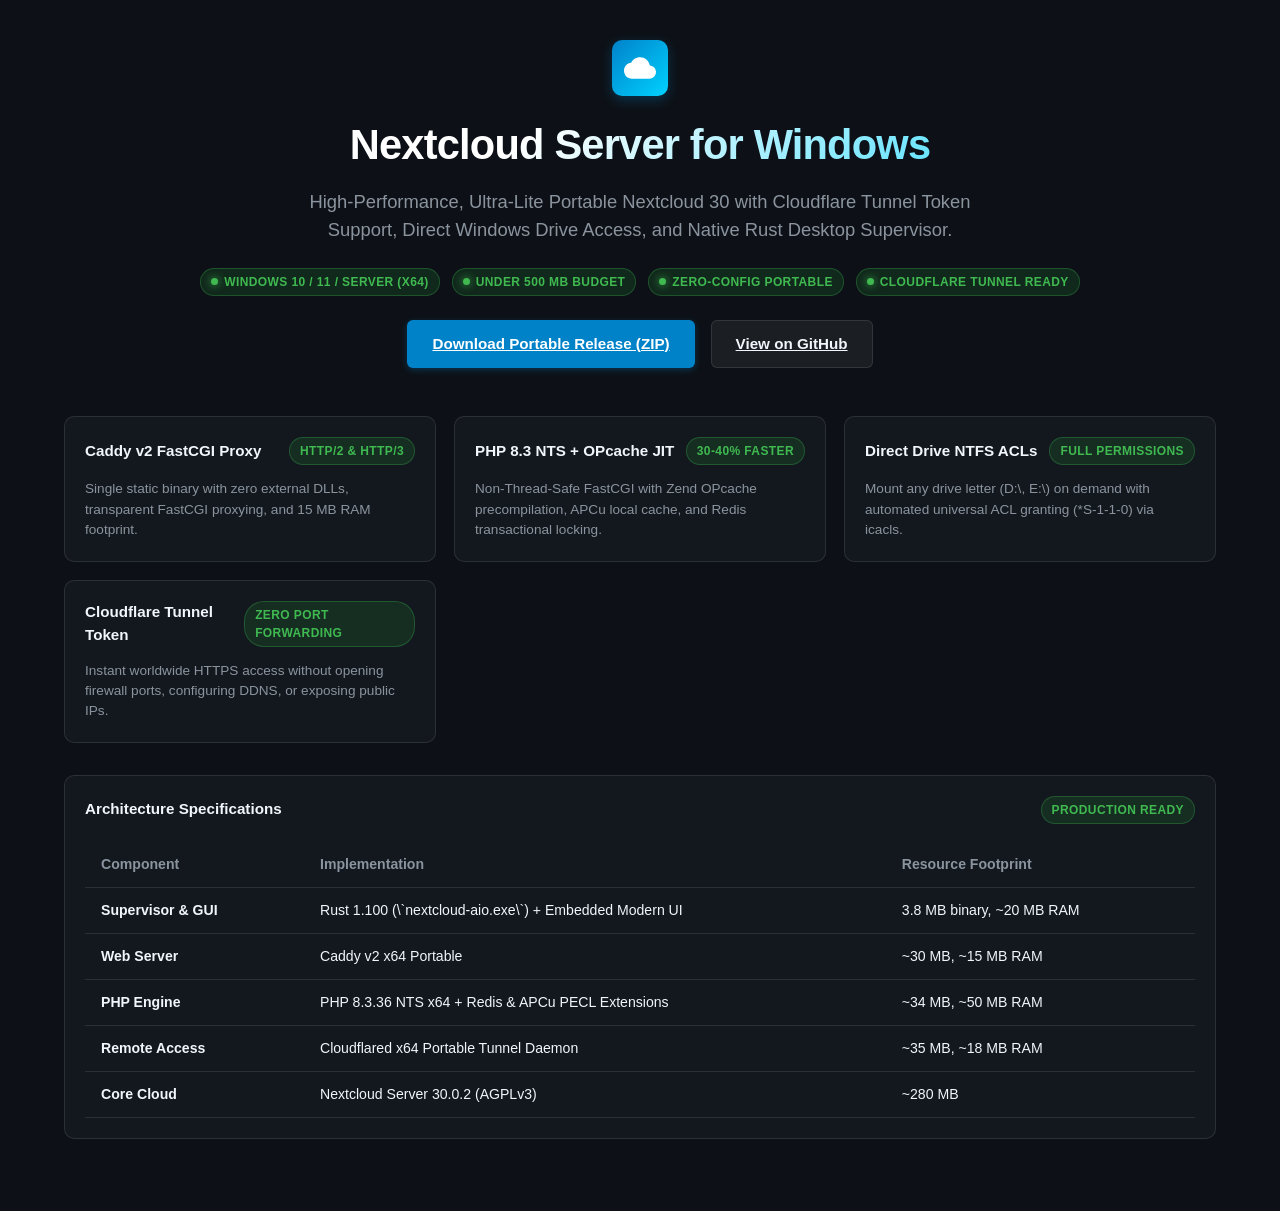
==== docs/index.html @ a8a46647 "feat(release): add GitHub showcase page and verified runtime downloader" ====
<!DOCTYPE html>
<html lang="en">
<head>
  <meta charset="UTF-8">
  <meta name="viewport" content="width=device-width, initial-scale=1.0">
  <title>Nextcloud Server for Windows (All-In-One)</title>
  <link rel="stylesheet" href="../ui/css/app.css">
  <link rel="stylesheet" href="../ui/css/components.css">
  <style>
    body {
      overflow-y: auto;
      height: auto;
      min-height: 100vh;
      display: block;
      padding: 40px 24px;
      max-width: 1200px;
      margin: 0 auto;
    }
    .hero {
      text-align: center;
      margin-bottom: 48px;
    }
    .hero h1 {
      font-size: 2.6rem;
      font-weight: 800;
      letter-spacing: -0.8px;
      background: linear-gradient(135deg, #fff 40%, var(--accent-cyan));
      -webkit-background-clip: text;
      -webkit-text-fill-color: transparent;
      margin-bottom: 12px;
    }
    .hero p {
      font-size: 1.15rem;
      color: var(--text-secondary);
      max-width: 720px;
      margin: 0 auto 24px;
    }
    .hero-badges {
      display: flex;
      justify-content: center;
      gap: 12px;
      flex-wrap: wrap;
      margin-bottom: 24px;
    }
    .spec-table {
      width: 100%;
      border-collapse: collapse;
      margin-top: 18px;
    }
    .spec-table th, .spec-table td {
      padding: 12px 16px;
      text-align: left;
      border-bottom: 1px solid var(--border-color);
      font-size: 0.88rem;
    }
    .spec-table th {
      color: var(--text-secondary);
      font-weight: 600;
    }
  </style>
</head>
<body>
  <div class="hero">
    <div class="brand-icon" style="margin: 0 auto 18px; width: 56px; height: 56px;">
      <svg viewBox="0 0 24 24" style="width: 32px; height: 32px;">
        <path d="M19.35 10.04C18.67 6.59 15.64 4 12 4 9.11 4 6.6 5.64 5.35 8.04 2.34 8.36 0 10.91 0 14c0 3.31 2.69 6 6 6h13c2.76 0 5-2.24 5-5 0-2.64-2.05-4.78-4.65-4.96z"/>
      </svg>
    </div>
    <h1>Nextcloud Server for Windows</h1>
    <p>High-Performance, Ultra-Lite Portable Nextcloud 30 with Cloudflare Tunnel Token Support, Direct Windows Drive Access, and Native Rust Desktop Supervisor.</p>
    <div class="hero-badges">
      <span class="status-pill online"><span class="status-dot"></span> Windows 10 / 11 / Server (x64)</span>
      <span class="status-pill online"><span class="status-dot"></span> Under 500 MB Budget</span>
      <span class="status-pill online"><span class="status-dot"></span> Zero-Config Portable</span>
      <span class="status-pill online"><span class="status-dot"></span> Cloudflare Tunnel Ready</span>
    </div>
    <div style="display:flex; justify-content:center; gap:16px;">
      <a href="https://github.com/roufsweb/nextcloud-server-windows/releases" class="btn btn-primary" style="padding: 12px 24px; font-size: 0.95rem;">
        Download Portable Release (ZIP)
      </a>
      <a href="https://github.com/roufsweb/nextcloud-server-windows" class="btn btn-secondary" style="padding: 12px 24px; font-size: 0.95rem;">
        View on GitHub
      </a>
    </div>
  </div>

  <!-- Showcase Grid -->
  <div class="grid-cards" style="margin-bottom: 32px;">
    <div class="card">
      <div class="card-header">
        <div class="card-title">Caddy v2 FastCGI Proxy</div>
        <span class="status-pill online">HTTP/2 & HTTP/3</span>
      </div>
      <p style="font-size:0.85rem; color:var(--text-secondary)">Single static binary with zero external DLLs, transparent FastCGI proxying, and 15 MB RAM footprint.</p>
    </div>

    <div class="card">
      <div class="card-header">
        <div class="card-title">PHP 8.3 NTS + OPcache JIT</div>
        <span class="status-pill online">30-40% Faster</span>
      </div>
      <p style="font-size:0.85rem; color:var(--text-secondary)">Non-Thread-Safe FastCGI with Zend OPcache precompilation, APCu local cache, and Redis transactional locking.</p>
    </div>

    <div class="card">
      <div class="card-header">
        <div class="card-title">Direct Drive NTFS ACLs</div>
        <span class="status-pill online">Full Permissions</span>
      </div>
      <p style="font-size:0.85rem; color:var(--text-secondary)">Mount any drive letter (D:\, E:\) on demand with automated universal ACL granting (*S-1-1-0) via icacls.</p>
    </div>

    <div class="card">
      <div class="card-header">
        <div class="card-title">Cloudflare Tunnel Token</div>
        <span class="status-pill online">Zero Port Forwarding</span>
      </div>
      <p style="font-size:0.85rem; color:var(--text-secondary)">Instant worldwide HTTPS access without opening firewall ports, configuring DDNS, or exposing public IPs.</p>
    </div>
  </div>

  <!-- Technical Specifications Card -->
  <div class="card" style="margin-bottom: 32px;">
    <div class="card-header">
      <div class="card-title">Architecture Specifications</div>
      <span class="status-pill online">Production Ready</span>
    </div>
    <table class="spec-table">
      <thead>
        <tr>
          <th>Component</th>
          <th>Implementation</th>
          <th>Resource Footprint</th>
        </tr>
      </thead>
      <tbody>
        <tr>
          <td><strong>Supervisor & GUI</strong></td>
          <td>Rust 1.100 (\`nextcloud-aio.exe\`) + Embedded Modern UI</td>
          <td>3.8 MB binary, ~20 MB RAM</td>
        </tr>
        <tr>
          <td><strong>Web Server</strong></td>
          <td>Caddy v2 x64 Portable</td>
          <td>~30 MB, ~15 MB RAM</td>
        </tr>
        <tr>
          <td><strong>PHP Engine</strong></td>
          <td>PHP 8.3.36 NTS x64 + Redis & APCu PECL Extensions</td>
          <td>~34 MB, ~50 MB RAM</td>
        </tr>
        <tr>
          <td><strong>Remote Access</strong></td>
          <td>Cloudflared x64 Portable Tunnel Daemon</td>
          <td>~35 MB, ~18 MB RAM</td>
        </tr>
        <tr>
          <td><strong>Core Cloud</strong></td>
          <td>Nextcloud Server 30.0.2 (AGPLv3)</td>
          <td>~280 MB</td>
        </tr>
      </tbody>
    </table>
  </div>
</body>
</html>
---- ui/css/app.css ----
:root {
  --bg-primary: #0d1117;
  --bg-secondary: #161b22;
  --bg-card: rgba(22, 27, 34, 0.85);
  --bg-card-hover: rgba(30, 36, 46, 0.95);
  --border-color: rgba(255, 255, 255, 0.1);
  --border-focus: #0082c9;
  
  --text-primary: #f0f6fc;
  --text-secondary: #8b949e;
  --text-muted: #6e7681;
  
  --accent-blue: #0082c9;
  --accent-blue-hover: #006da8;
  --accent-cyan: #00d2ff;
  --status-green: #238636;
  --status-green-glow: rgba(35, 134, 54, 0.4);
  --status-red: #da3633;
  --status-yellow: #d29922;

  --sidebar-width: 240px;
  --header-height: 60px;
  --radius-sm: 6px;
  --radius-md: 10px;
  --radius-lg: 14px;
}

* {
  box-sizing: border-box;
  margin: 0;
  padding: 0;
}

body {
  font-family: -apple-system, BlinkMacSystemFont, "Segoe UI", Roboto, "Helvetica Neue", Arial, sans-serif;
  background-color: var(--bg-primary);
  color: var(--text-primary);
  line-height: 1.5;
  height: 100vh;
  display: flex;
  overflow: hidden;
  user-select: none;
}

/* App Shell Layout */
.app-layout {
  display: flex;
  width: 100vw;
  height: 100vh;
}

/* Sidebar Navigation */
.sidebar {
  width: var(--sidebar-width);
  background: var(--bg-secondary);
  border-right: 1px solid var(--border-color);
  display: flex;
  flex-direction: column;
  padding: 20px 16px;
  backdrop-filter: blur(12px);
}

.brand {
  display: flex;
  align-items: center;
  gap: 12px;
  padding-bottom: 24px;
  border-bottom: 1px solid var(--border-color);
  margin-bottom: 20px;
}

.brand-icon {
  width: 36px;
  height: 36px;
  background: linear-gradient(135deg, var(--accent-blue), var(--accent-cyan));
  border-radius: var(--radius-md);
  display: flex;
  align-items: center;
  justify-content: center;
  box-shadow: 0 4px 12px rgba(0, 130, 201, 0.3);
}

.brand-icon svg {
  width: 20px;
  height: 20px;
  fill: #fff;
}

.brand-title {
  font-size: 1.05rem;
  font-weight: 700;
  letter-spacing: -0.2px;
  color: var(--text-primary);
}

.brand-subtitle {
  font-size: 0.72rem;
  color: var(--text-muted);
  text-transform: uppercase;
  letter-spacing: 0.8px;
}

.nav-menu {
  list-style: none;
  display: flex;
  flex-direction: column;
  gap: 6px;
  flex: 1;
}

.nav-item {
  display: flex;
  align-items: center;
  gap: 12px;
  padding: 10px 14px;
  border-radius: var(--radius-sm);
  color: var(--text-secondary);
  text-decoration: none;
  font-size: 0.9rem;
  font-weight: 500;
  cursor: pointer;
  transition: all 0.2s ease;
}

.nav-item:hover {
  background: rgba(255, 255, 255, 0.05);
  color: var(--text-primary);
}

.nav-item.active {
  background: rgba(0, 130, 201, 0.15);
  color: var(--accent-cyan);
  border-left: 3px solid var(--accent-blue);
}

.nav-item svg {
  width: 18px;
  height: 18px;
  stroke: currentColor;
  stroke-width: 2;
  fill: none;
}

.sidebar-footer {
  padding-top: 16px;
  border-top: 1px solid var(--border-color);
  font-size: 0.75rem;
  color: var(--text-muted);
  display: flex;
  align-items: center;
  justify-content: space-between;
}

/* Main Content Area */
.main-content {
  flex: 1;
  display: flex;
  flex-direction: column;
  overflow: hidden;
  background: radial-gradient(circle at top right, rgba(0, 130, 201, 0.08), transparent 400px);
}

/* Top App Bar */
.top-bar {
  height: var(--header-height);
  padding: 0 28px;
  border-bottom: 1px solid var(--border-color);
  display: flex;
  align-items: center;
  justify-content: space-between;
  backdrop-filter: blur(8px);
}

.view-title {
  font-size: 1.25rem;
  font-weight: 600;
  letter-spacing: -0.3px;
}

.top-actions {
  display: flex;
  align-items: center;
  gap: 12px;
}

/* Primary Action Buttons */
.btn {
  display: inline-flex;
  align-items: center;
  gap: 8px;
  padding: 8px 16px;
  border-radius: var(--radius-sm);
  font-size: 0.85rem;
  font-weight: 600;
  cursor: pointer;
  border: 1px solid transparent;
  transition: all 0.2s ease;
}

.btn-primary {
  background: var(--accent-blue);
  color: #fff;
  box-shadow: 0 2px 6px rgba(0, 130, 201, 0.3);
}

.btn-primary:hover {
  background: var(--accent-blue-hover);
}

.btn-success {
  background: var(--status-green);
  color: #fff;
}

.btn-success:hover {
  filter: brightness(1.1);
}

.btn-danger {
  background: var(--status-red);
  color: #fff;
}

.btn-secondary {
  background: rgba(255, 255, 255, 0.06);
  color: var(--text-primary);
  border-color: var(--border-color);
}

.btn-secondary:hover {
  background: rgba(255, 255, 255, 0.1);
}

.btn-sm {
  padding: 5px 10px;
  font-size: 0.78rem;
}

/* View Containers */
.tab-content {
  flex: 1;
  overflow-y: auto;
  padding: 24px 28px;
  display: none;
}

.tab-content.active {
  display: block;
}

/* Scrollbars */
::-webkit-scrollbar {
  width: 6px;
  height: 6px;
}
::-webkit-scrollbar-track {
  background: transparent;
}
::-webkit-scrollbar-thumb {
  background: rgba(255, 255, 255, 0.15);
  border-radius: 4px;
}
::-webkit-scrollbar-thumb:hover {
  background: rgba(255, 255, 255, 0.25);
}
---- ui/css/components.css ----
/* Component Styles */

/* Grid Layouts */
.grid-cards {
  display: grid;
  grid-template-columns: repeat(auto-fit, minmax(280px, 1fr));
  gap: 18px;
  margin-bottom: 24px;
}

/* Glassmorphism Card */
.card {
  background: var(--bg-card);
  border: 1px solid var(--border-color);
  border-radius: var(--radius-md);
  padding: 20px;
  backdrop-filter: blur(8px);
  transition: transform 0.2s ease, border-color 0.2s ease;
}

.card:hover {
  border-color: rgba(255, 255, 255, 0.2);
}

.card-header {
  display: flex;
  align-items: center;
  justify-content: space-between;
  margin-bottom: 14px;
}

.card-title {
  font-size: 0.95rem;
  font-weight: 600;
  color: var(--text-primary);
  display: flex;
  align-items: center;
  gap: 8px;
}

/* Status Indicators */
.status-pill {
  display: inline-flex;
  align-items: center;
  gap: 6px;
  padding: 4px 10px;
  border-radius: 20px;
  font-size: 0.75rem;
  font-weight: 600;
  text-transform: uppercase;
  letter-spacing: 0.4px;
}

.status-pill.online {
  background: rgba(35, 134, 54, 0.2);
  color: #3fb950;
  border: 1px solid rgba(59, 185, 80, 0.3);
}

.status-pill.offline {
  background: rgba(218, 54, 51, 0.2);
  color: #f85149;
  border: 1px solid rgba(248, 81, 73, 0.3);
}

.status-dot {
  width: 7px;
  height: 7px;
  border-radius: 50%;
  background: currentColor;
}

.status-pill.online .status-dot {
  box-shadow: 0 0 8px #3fb950;
  animation: pulse 2s infinite;
}

@keyframes pulse {
  0% { transform: scale(0.95); opacity: 0.8; }
  50% { transform: scale(1.15); opacity: 1; }
  100% { transform: scale(0.95); opacity: 0.8; }
}

/* Storage Bar Component */
.storage-overview {
  margin-top: 10px;
}

.storage-metrics {
  display: flex;
  justify-content: space-between;
  font-size: 0.85rem;
  margin-bottom: 8px;
}

.storage-bar-track {
  width: 100%;
  height: 10px;
  background: rgba(255, 255, 255, 0.08);
  border-radius: 6px;
  overflow: hidden;
  position: relative;
}

.storage-bar-fill {
  height: 100%;
  background: linear-gradient(90deg, var(--accent-blue), var(--accent-cyan));
  border-radius: 6px;
  transition: width 0.4s ease;
}

.storage-legend {
  display: flex;
  gap: 16px;
  margin-top: 12px;
  font-size: 0.78rem;
  color: var(--text-secondary);
}

.legend-item {
  display: flex;
  align-items: center;
  gap: 6px;
}

.legend-dot {
  width: 8px;
  height: 8px;
  border-radius: 50%;
}

/* External Drive List */
.drive-list {
  display: flex;
  flex-direction: column;
  gap: 12px;
  margin-top: 16px;
}

.drive-card {
  display: flex;
  align-items: center;
  justify-content: space-between;
  padding: 14px 18px;
  background: rgba(255, 255, 255, 0.03);
  border: 1px solid var(--border-color);
  border-radius: var(--radius-sm);
  transition: background 0.2s;
}

.drive-card:hover {
  background: rgba(255, 255, 255, 0.06);
}

.drive-info {
  display: flex;
  align-items: center;
  gap: 14px;
}

.drive-icon {
  width: 36px;
  height: 36px;
  background: rgba(0, 130, 201, 0.12);
  color: var(--accent-cyan);
  border-radius: var(--radius-sm);
  display: flex;
  align-items: center;
  justify-content: center;
}

.drive-name {
  font-size: 0.92rem;
  font-weight: 600;
}

.drive-path {
  font-size: 0.78rem;
  color: var(--text-muted);
  font-family: ui-monospace, SFMono-Regular, Consolas, monospace;
}

.badge-permission {
  display: inline-flex;
  align-items: center;
  gap: 4px;
  padding: 3px 8px;
  background: rgba(35, 134, 54, 0.15);
  color: #3fb950;
  border-radius: 4px;
  font-size: 0.72rem;
  font-weight: 600;
}

/* Form Controls & Inputs */
.form-group {
  margin-bottom: 16px;
}

.form-label {
  display: block;
  font-size: 0.82rem;
  font-weight: 600;
  color: var(--text-secondary);
  margin-bottom: 6px;
}

.form-input {
  width: 100%;
  padding: 10px 14px;
  background: rgba(0, 0, 0, 0.3);
  border: 1px solid var(--border-color);
  border-radius: var(--radius-sm);
  color: var(--text-primary);
  font-size: 0.88rem;
  outline: none;
  transition: border-color 0.2s ease;
}

.form-input:focus {
  border-color: var(--border-focus);
  box-shadow: 0 0 0 2px rgba(0, 130, 201, 0.2);
}

.form-help {
  font-size: 0.75rem;
  color: var(--text-muted);
  margin-top: 4px;
}

/* In-App Log Viewer */
.log-viewer-container {
  display: flex;
  flex-direction: column;
  height: 100%;
  background: #090d13;
  border: 1px solid var(--border-color);
  border-radius: var(--radius-md);
  overflow: hidden;
}

.log-toolbar {
  padding: 10px 16px;
  background: rgba(255, 255, 255, 0.02);
  border-bottom: 1px solid var(--border-color);
  display: flex;
  align-items: center;
  justify-content: space-between;
}

.log-filters {
  display: flex;
  gap: 8px;
}

.log-filter-btn {
  padding: 4px 10px;
  background: transparent;
  border: 1px solid var(--border-color);
  color: var(--text-secondary);
  border-radius: var(--radius-sm);
  font-size: 0.75rem;
  cursor: pointer;
}

.log-filter-btn.active {
  background: var(--accent-blue);
  color: #fff;
  border-color: var(--accent-blue);
}

.log-console {
  flex: 1;
  padding: 14px 16px;
  overflow-y: auto;
  font-family: ui-monospace, SFMono-Regular, Menlo, Monaco, Consolas, monospace;
  font-size: 0.8rem;
  line-height: 1.6;
  color: #c9d1d9;
  background: #06090e;
}

.log-line {
  display: flex;
  gap: 12px;
  word-break: break-all;
}

.log-time {
  color: var(--text-muted);
  user-select: none;
}

.log-tag {
  font-weight: 600;
  padding: 0 4px;
  border-radius: 3px;
  user-select: none;
}

.log-tag.tag-caddy { color: #58a6ff; }
.log-tag.tag-php { color: #79c0ff; }
.log-tag.tag-core { color: #56d364; }
.log-tag.tag-tunnel { color: #e3b341; }
.log-tag.tag-error { color: #ff7b72; background: rgba(255, 123, 114, 0.15); }
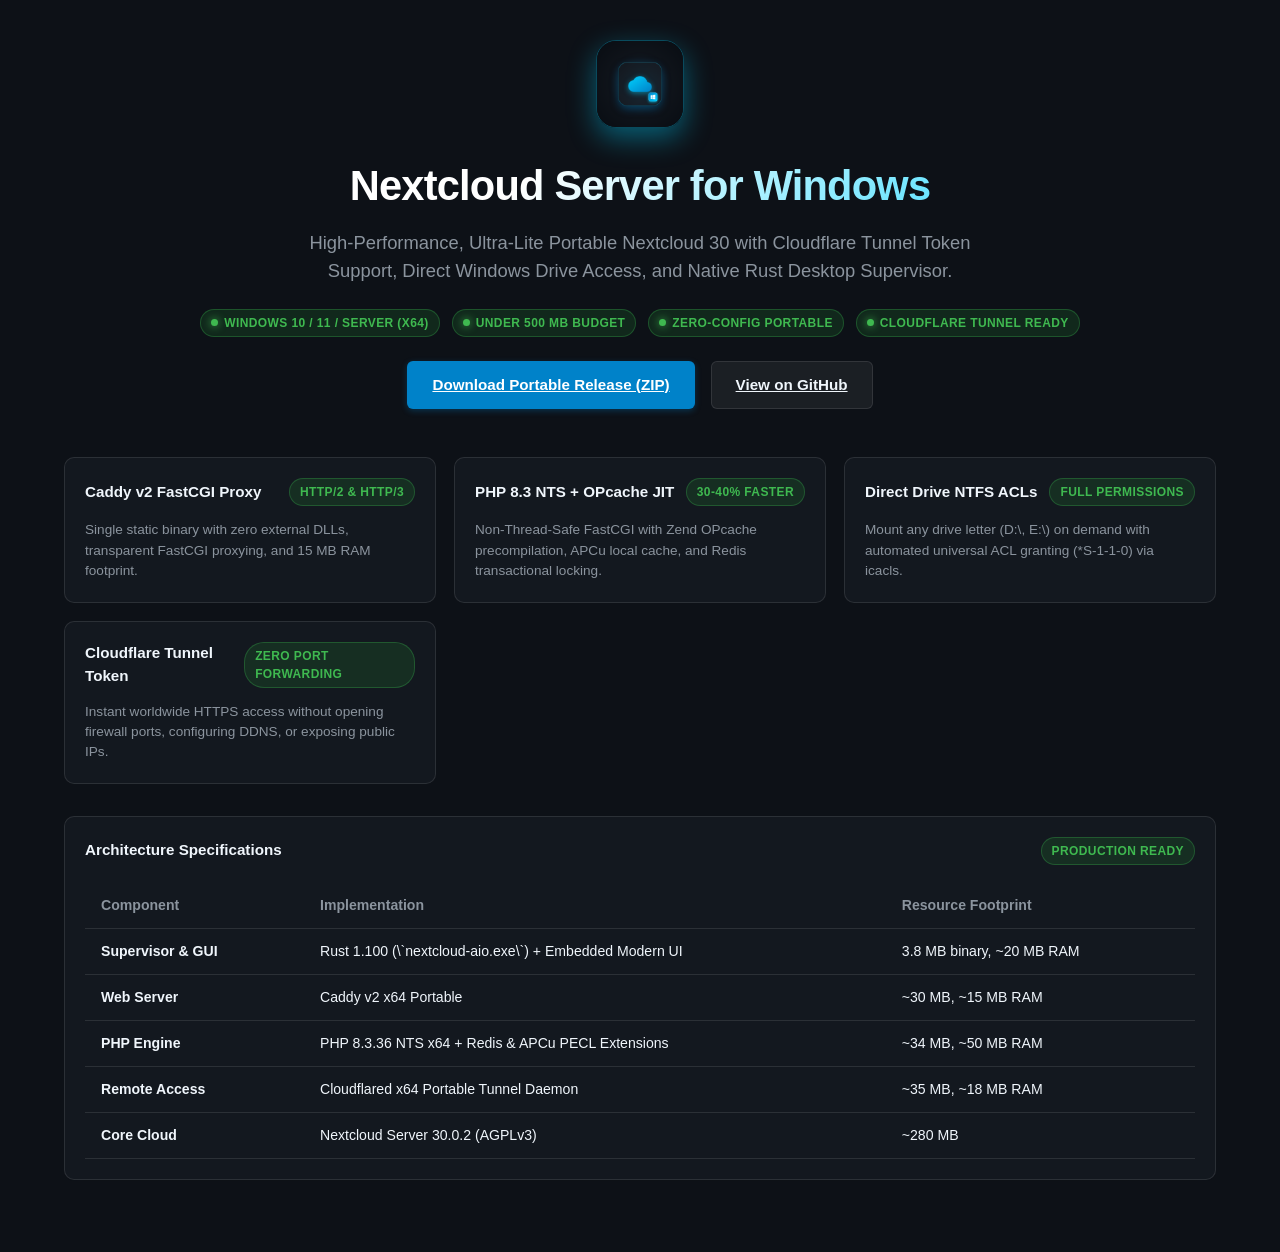
==== commit 524050c0: "feat(assets): render high-resolution project logo, showcase banner, and integrate branding into ui a" ====
--- a/docs/index.html
+++ b/docs/index.html
@@ -61,10 +61,8 @@
 </head>
 <body>
   <div class="hero">
-    <div class="brand-icon" style="margin: 0 auto 18px; width: 56px; height: 56px;">
-      <svg viewBox="0 0 24 24" style="width: 32px; height: 32px;">
-        <path d="M19.35 10.04C18.67 6.59 15.64 4 12 4 9.11 4 6.6 5.64 5.35 8.04 2.34 8.36 0 10.91 0 14c0 3.31 2.69 6 6 6h13c2.76 0 5-2.24 5-5 0-2.64-2.05-4.78-4.65-4.96z"/>
-      </svg>
+    <div style="margin: 0 auto 20px; display: inline-block;">
+      <img src="img/logo.png" alt="Nextcloud Windows AIO Logo" style="width: 88px; height: 88px; border-radius: 20px; box-shadow: 0 10px 28px rgba(0, 210, 255, 0.4); border: 1px solid rgba(0, 210, 255, 0.3);">
     </div>
     <h1>Nextcloud Server for Windows</h1>
     <p>High-Performance, Ultra-Lite Portable Nextcloud 30 with Cloudflare Tunnel Token Support, Direct Windows Drive Access, and Native Rust Desktop Supervisor.</p>
--- a/ui/css/components.css
+++ b/ui/css/components.css
@@ -303,3 +303,28 @@
 .log-tag.tag-core { color: #56d364; }
 .log-tag.tag-tunnel { color: #e3b341; }
 .log-tag.tag-error { color: #ff7b72; background: rgba(255, 123, 114, 0.15); }
+
+/* Modal Onboarding Styles */
+.modal-overlay {
+  position: fixed;
+  top: 0;
+  left: 0;
+  right: 0;
+  bottom: 0;
+  background: rgba(0, 0, 0, 0.75);
+  backdrop-filter: blur(8px);
+  display: flex;
+  align-items: center;
+  justify-content: center;
+  z-index: 1000;
+}
+
+.modal-card {
+  background: var(--bg-card);
+  border: 1px solid var(--border-color);
+  border-radius: var(--radius-lg);
+  padding: 32px;
+  width: 100%;
+  max-width: 440px;
+  box-shadow: 0 16px 40px rgba(0, 0, 0, 0.6);
+}
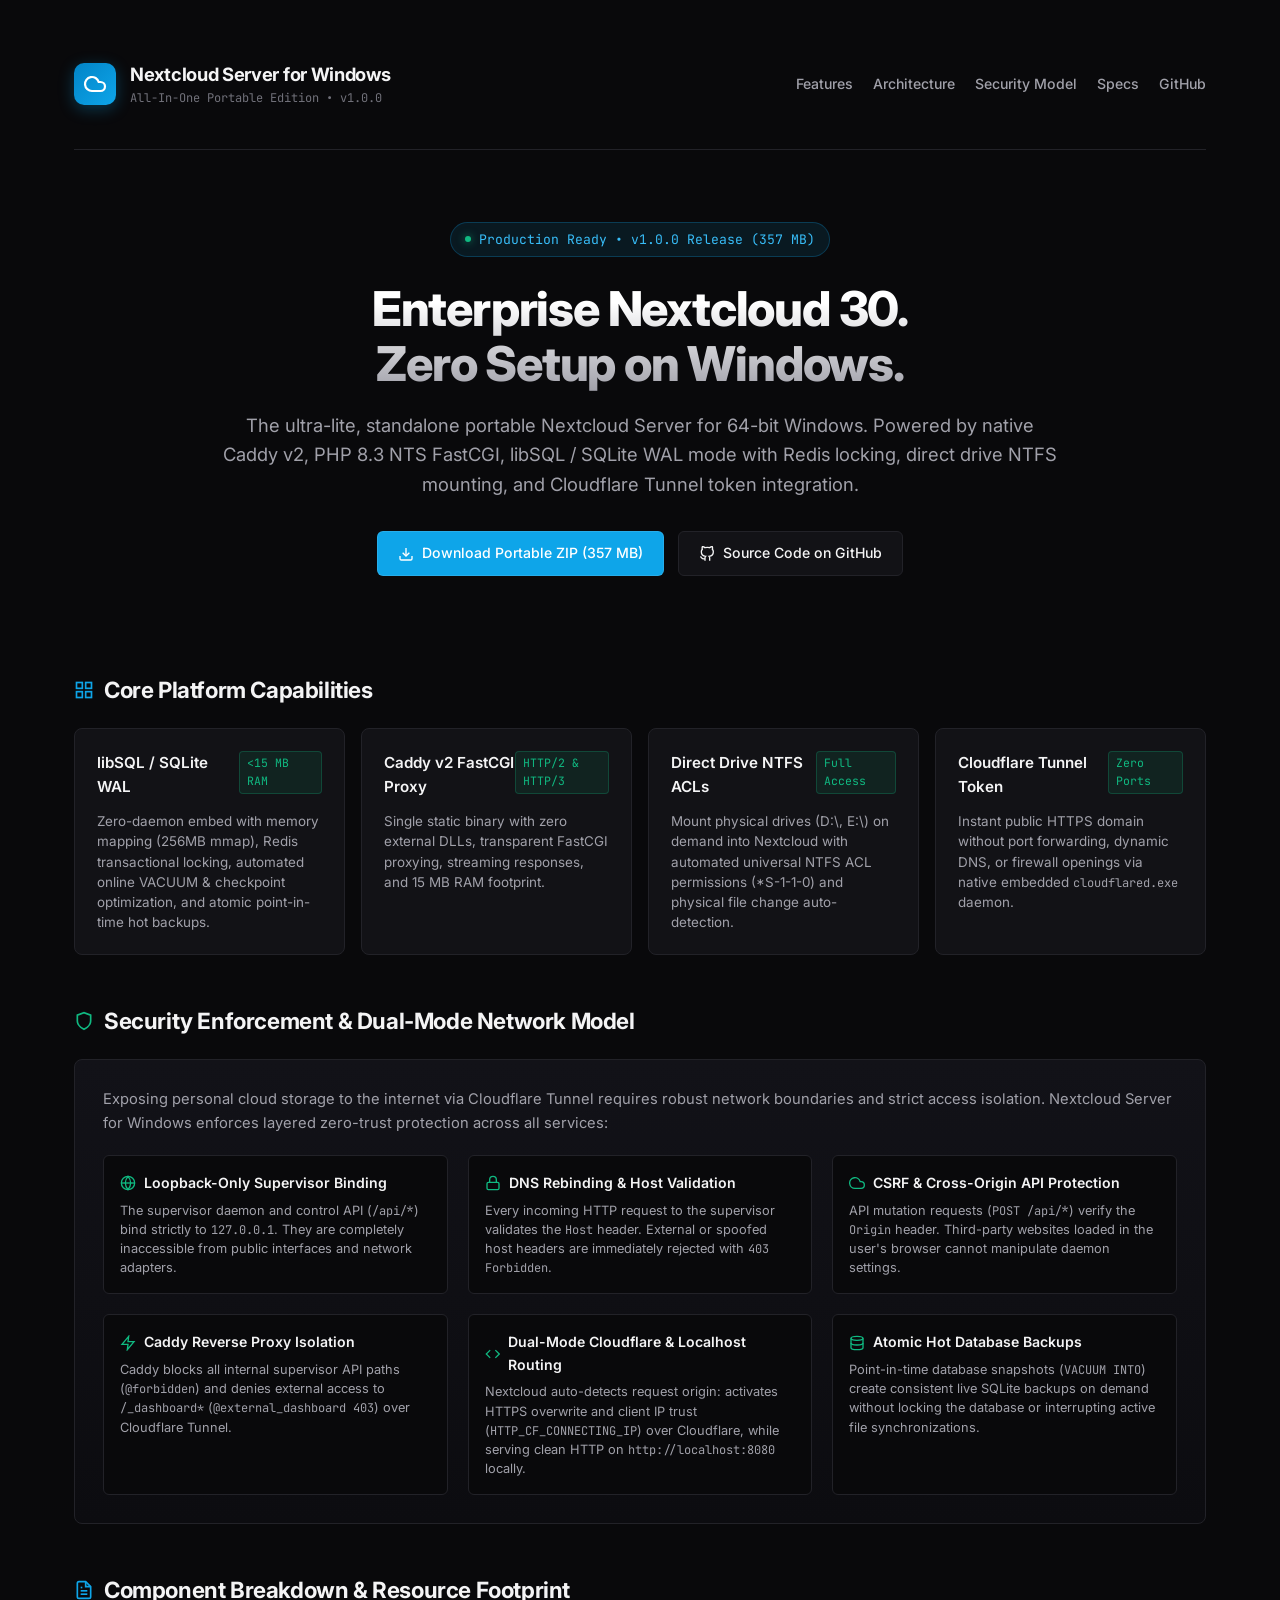
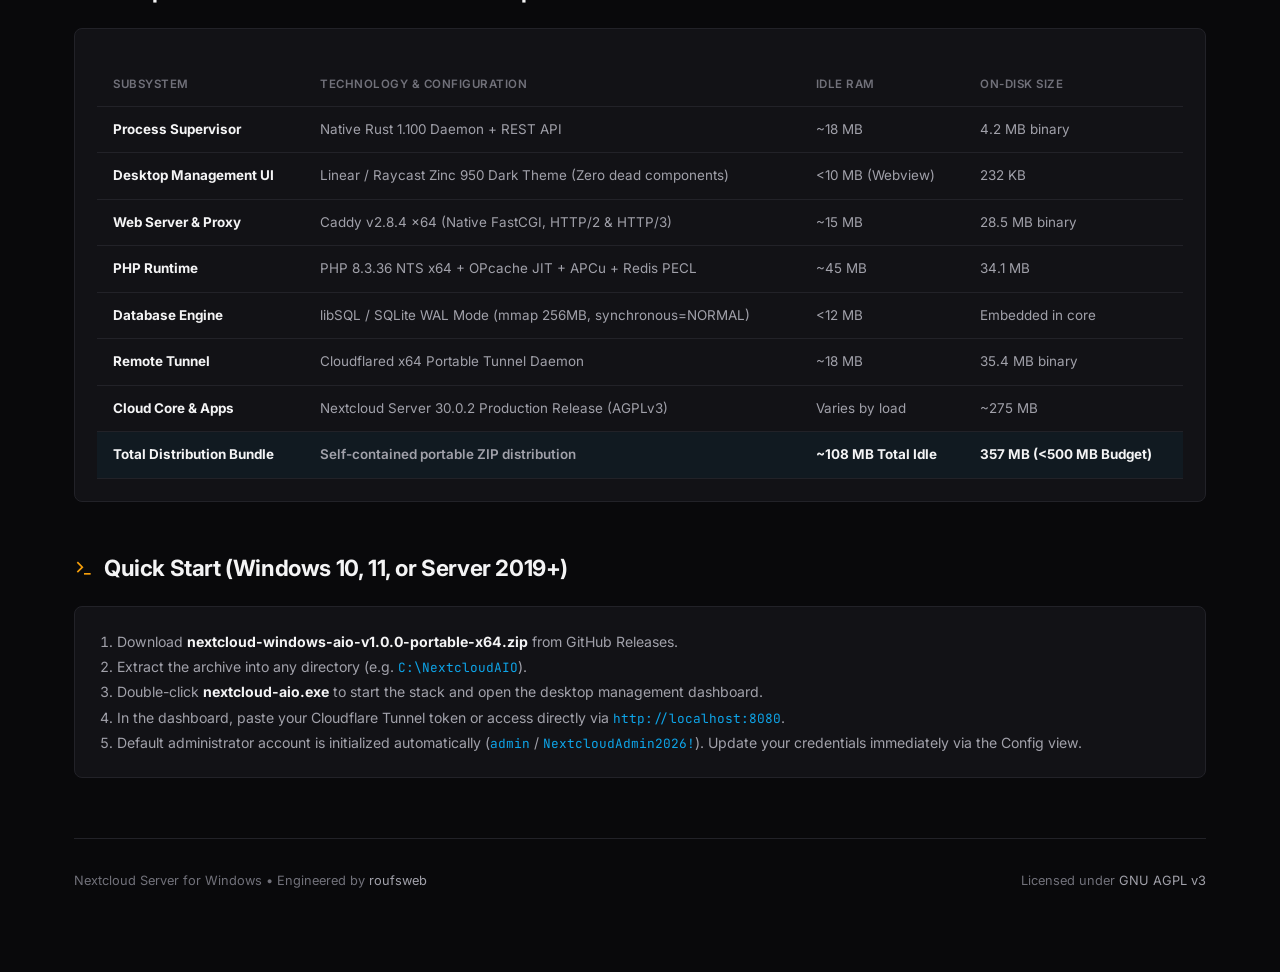
==== commit e64f5123: "feat(security): enforce loopback binding, DNS rebinding & CSRF defense, dual-mode Cloudflare routing" ====
--- a/docs/index.html
+++ b/docs/index.html
@@ -3,162 +3,611 @@
 <head>
   <meta charset="UTF-8">
   <meta name="viewport" content="width=device-width, initial-scale=1.0">
-  <title>Nextcloud Server for Windows (All-In-One)</title>
-  <link rel="stylesheet" href="../ui/css/app.css">
-  <link rel="stylesheet" href="../ui/css/components.css">
+  <title>Nextcloud Server for Windows (All-In-One Portable)</title>
+  <link rel="preconnect" href="https://fonts.googleapis.com">
+  <link rel="preconnect" href="https://fonts.gstatic.com" crossorigin>
+  <link href="https://fonts.googleapis.com/css2?family=Inter:wght@400;500;600;700;800&family=JetBrains+Mono:wght@400;500;600&display=swap" rel="stylesheet">
   <style>
+    :root {
+      --bg-base: #09090B;
+      --bg-surface: #0C0C0F;
+      --bg-card: #121216;
+      --bg-card-hover: #18181F;
+      --border-color: #222228;
+      --border-focus: #38BDF8;
+      --text-primary: #F4F4F5;
+      --text-secondary: #A1A1AA;
+      --text-muted: #71717A;
+      --accent-sky: #0EA5E9;
+      --accent-sky-hover: #38BDF8;
+      --accent-emerald: #10B981;
+      --accent-amber: #F59E0B;
+      --accent-rose: #EF4444;
+      --font-sans: 'Inter', -apple-system, BlinkMacSystemFont, 'Segoe UI', Roboto, sans-serif;
+      --font-mono: 'JetBrains Mono', 'Cascadia Code', Consolas, monospace;
+    }
+
+    * { box-sizing: border-box; margin: 0; padding: 0; }
     body {
-      overflow-y: auto;
-      height: auto;
-      min-height: 100vh;
-      display: block;
-      padding: 40px 24px;
-      max-width: 1200px;
+      background-color: var(--bg-base);
+      color: var(--text-primary);
+      font-family: var(--font-sans);
+      line-height: 1.6;
+      padding: 0;
+      margin: 0;
+      -webkit-font-smoothing: antialiased;
+    }
+
+    .container {
+      max-width: 1180px;
       margin: 0 auto;
-    }
+      padding: 40px 24px 80px;
+    }
+
+    header {
+      display: flex;
+      justify-content: space-between;
+      align-items: center;
+      padding: 20px 0 40px;
+      border-bottom: 1px solid var(--border-color);
+      margin-bottom: 48px;
+    }
+
+    .brand {
+      display: flex;
+      align-items: center;
+      gap: 14px;
+      text-decoration: none;
+      color: var(--text-primary);
+    }
+
+    .brand-logo {
+      width: 42px;
+      height: 42px;
+      background: linear-gradient(135deg, #0284C7, #0EA5E9);
+      border-radius: 10px;
+      display: flex;
+      align-items: center;
+      justify-content: center;
+      box-shadow: 0 4px 16px rgba(14, 165, 233, 0.3);
+    }
+
+    .brand-name {
+      font-weight: 700;
+      font-size: 1.15rem;
+      letter-spacing: -0.3px;
+    }
+
+    .brand-sub {
+      font-size: 0.75rem;
+      color: var(--text-muted);
+      font-family: var(--font-mono);
+    }
+
+    .header-links {
+      display: flex;
+      gap: 20px;
+      align-items: center;
+    }
+
+    .header-links a {
+      color: var(--text-secondary);
+      text-decoration: none;
+      font-size: 0.88rem;
+      font-weight: 500;
+      transition: color 0.15s ease;
+    }
+    .header-links a:hover { color: var(--text-primary); }
+
+    /* Hero Section */
     .hero {
       text-align: center;
-      margin-bottom: 48px;
-    }
+      padding: 24px 0 48px;
+      max-width: 840px;
+      margin: 0 auto;
+    }
+
+    .hero-badge-pill {
+      display: inline-flex;
+      align-items: center;
+      gap: 8px;
+      background: rgba(14, 165, 233, 0.1);
+      border: 1px solid rgba(14, 165, 233, 0.25);
+      border-radius: 9999px;
+      padding: 6px 14px;
+      font-size: 0.82rem;
+      color: var(--accent-sky-hover);
+      font-family: var(--font-mono);
+      margin-bottom: 24px;
+    }
+
+    .status-dot-glowing {
+      width: 6px;
+      height: 6px;
+      border-radius: 50%;
+      background-color: var(--accent-emerald);
+      box-shadow: 0 0 8px rgba(16, 185, 129, 0.8);
+    }
+
     .hero h1 {
-      font-size: 2.6rem;
+      font-size: 3rem;
       font-weight: 800;
-      letter-spacing: -0.8px;
-      background: linear-gradient(135deg, #fff 40%, var(--accent-cyan));
+      letter-spacing: -1.2px;
+      line-height: 1.15;
+      margin-bottom: 20px;
+      background: linear-gradient(180deg, #FFFFFF 20%, #A1A1AA 100%);
       -webkit-background-clip: text;
       -webkit-text-fill-color: transparent;
-      margin-bottom: 12px;
-    }
+    }
+
     .hero p {
       font-size: 1.15rem;
       color: var(--text-secondary);
-      max-width: 720px;
-      margin: 0 auto 24px;
-    }
-    .hero-badges {
+      line-height: 1.6;
+      margin-bottom: 32px;
+    }
+
+    .hero-actions {
       display: flex;
       justify-content: center;
-      gap: 12px;
+      gap: 14px;
       flex-wrap: wrap;
-      margin-bottom: 24px;
-    }
+    }
+
+    .btn {
+      display: inline-flex;
+      align-items: center;
+      gap: 8px;
+      padding: 10px 20px;
+      font-size: 0.88rem;
+      font-weight: 500;
+      border-radius: 6px;
+      text-decoration: none;
+      transition: all 0.15s ease;
+      cursor: pointer;
+    }
+
+    .btn-primary {
+      background-color: var(--accent-sky);
+      color: #FFFFFF;
+      border: 1px solid rgba(255, 255, 255, 0.1);
+    }
+    .btn-primary:hover {
+      background-color: var(--accent-sky-hover);
+      box-shadow: 0 4px 14px rgba(14, 165, 233, 0.35);
+    }
+
+    .btn-secondary {
+      background-color: var(--bg-card);
+      color: var(--text-primary);
+      border: 1px solid var(--border-color);
+    }
+    .btn-secondary:hover {
+      background-color: var(--bg-card-hover);
+      border-color: #383842;
+    }
+
+    /* Grid Sections */
+    .section-title {
+      font-size: 1.4rem;
+      font-weight: 700;
+      letter-spacing: -0.4px;
+      margin: 48px 0 20px;
+      display: flex;
+      align-items: center;
+      gap: 10px;
+    }
+
+    .grid-4 {
+      display: grid;
+      grid-template-columns: repeat(auto-fit, minmax(260px, 1fr));
+      gap: 16px;
+      margin-bottom: 32px;
+    }
+
+    .grid-2 {
+      display: grid;
+      grid-template-columns: repeat(auto-fit, minmax(420px, 1fr));
+      gap: 20px;
+      margin-bottom: 32px;
+    }
+
+    .card {
+      background-color: var(--bg-card);
+      border: 1px solid var(--border-color);
+      border-radius: 8px;
+      padding: 22px;
+      transition: border-color 0.15s ease;
+    }
+    .card:hover {
+      border-color: #33333F;
+    }
+
+    .card-header {
+      display: flex;
+      justify-content: space-between;
+      align-items: flex-start;
+      margin-bottom: 12px;
+    }
+
+    .card-title {
+      font-size: 0.95rem;
+      font-weight: 600;
+      color: var(--text-primary);
+    }
+
+    .card-badge {
+      font-family: var(--font-mono);
+      font-size: 0.72rem;
+      color: var(--accent-emerald);
+      background: rgba(16, 185, 129, 0.1);
+      border: 1px solid rgba(16, 185, 129, 0.25);
+      border-radius: 4px;
+      padding: 2px 7px;
+    }
+
+    .card-desc {
+      font-size: 0.84rem;
+      color: var(--text-secondary);
+      line-height: 1.5;
+    }
+
+    /* Security Architecture Callout */
+    .security-panel {
+      background: linear-gradient(180deg, #121218 0%, #0C0C10 100%);
+      border: 1px solid var(--border-color);
+      border-radius: 8px;
+      padding: 28px;
+      margin-bottom: 40px;
+    }
+
+    .security-grid {
+      display: grid;
+      grid-template-columns: repeat(auto-fit, minmax(300px, 1fr));
+      gap: 20px;
+      margin-top: 20px;
+    }
+
+    .security-item {
+      background: var(--bg-base);
+      border: 1px solid var(--border-color);
+      border-radius: 6px;
+      padding: 16px;
+    }
+
+    .security-item-title {
+      font-size: 0.88rem;
+      font-weight: 600;
+      color: var(--text-primary);
+      margin-bottom: 6px;
+      display: flex;
+      align-items: center;
+      gap: 8px;
+    }
+
+    .security-item-desc {
+      font-size: 0.8rem;
+      color: var(--text-secondary);
+      line-height: 1.5;
+    }
+
+    /* Code block */
+    pre, code {
+      font-family: var(--font-mono);
+    }
+
+    .code-box {
+      background: #000000;
+      border: 1px solid var(--border-color);
+      border-radius: 6px;
+      padding: 14px 18px;
+      font-size: 0.82rem;
+      color: #E4E4E7;
+      overflow-x: auto;
+      margin-top: 10px;
+    }
+
+    /* Table */
     .spec-table {
       width: 100%;
       border-collapse: collapse;
-      margin-top: 18px;
-    }
+      margin-top: 12px;
+    }
+
     .spec-table th, .spec-table td {
       padding: 12px 16px;
       text-align: left;
       border-bottom: 1px solid var(--border-color);
-      font-size: 0.88rem;
-    }
+      font-size: 0.84rem;
+    }
+
     .spec-table th {
+      color: var(--text-muted);
+      font-weight: 600;
+      text-transform: uppercase;
+      font-size: 0.72rem;
+      letter-spacing: 0.5px;
+    }
+
+    .spec-table td {
       color: var(--text-secondary);
-      font-weight: 600;
-    }
+    }
+
+    .spec-table td strong {
+      color: var(--text-primary);
+    }
+
+    footer {
+      border-top: 1px solid var(--border-color);
+      padding-top: 32px;
+      margin-top: 60px;
+      display: flex;
+      justify-content: space-between;
+      align-items: center;
+      font-size: 0.8rem;
+      color: var(--text-muted);
+    }
+
+    footer a { color: var(--text-secondary); text-decoration: none; }
+    footer a:hover { color: var(--accent-sky); }
   </style>
 </head>
 <body>
-  <div class="hero">
-    <div style="margin: 0 auto 20px; display: inline-block;">
-      <img src="img/logo.png" alt="Nextcloud Windows AIO Logo" style="width: 88px; height: 88px; border-radius: 20px; box-shadow: 0 10px 28px rgba(0, 210, 255, 0.4); border: 1px solid rgba(0, 210, 255, 0.3);">
-    </div>
-    <h1>Nextcloud Server for Windows</h1>
-    <p>High-Performance, Ultra-Lite Portable Nextcloud 30 with Cloudflare Tunnel Token Support, Direct Windows Drive Access, and Native Rust Desktop Supervisor.</p>
-    <div class="hero-badges">
-      <span class="status-pill online"><span class="status-dot"></span> Windows 10 / 11 / Server (x64)</span>
-      <span class="status-pill online"><span class="status-dot"></span> Under 500 MB Budget</span>
-      <span class="status-pill online"><span class="status-dot"></span> Zero-Config Portable</span>
-      <span class="status-pill online"><span class="status-dot"></span> Cloudflare Tunnel Ready</span>
-    </div>
-    <div style="display:flex; justify-content:center; gap:16px;">
-      <a href="https://github.com/roufsweb/nextcloud-server-windows/releases" class="btn btn-primary" style="padding: 12px 24px; font-size: 0.95rem;">
-        Download Portable Release (ZIP)
+  <div class="container">
+    <header>
+      <a href="#" class="brand">
+        <div class="brand-logo">
+          <svg width="24" height="24" viewBox="0 0 24 24" fill="none" stroke="#FFFFFF" stroke-width="2.2">
+            <path d="M17.5 19H9a7 7 0 1 1 6.71-9h1.79a4.5 4.5 0 1 1 0 9Z"/>
+          </svg>
+        </div>
+        <div>
+          <div class="brand-name">Nextcloud Server for Windows</div>
+          <div class="brand-sub">All-In-One Portable Edition • v1.0.0</div>
+        </div>
       </a>
-      <a href="https://github.com/roufsweb/nextcloud-server-windows" class="btn btn-secondary" style="padding: 12px 24px; font-size: 0.95rem;">
-        View on GitHub
-      </a>
-    </div>
-  </div>
-
-  <!-- Showcase Grid -->
-  <div class="grid-cards" style="margin-bottom: 32px;">
+      <div class="header-links">
+        <a href="#features">Features</a>
+        <a href="#architecture">Architecture</a>
+        <a href="#security">Security Model</a>
+        <a href="#specifications">Specs</a>
+        <a href="https://github.com/roufsweb/nextcloud-server-windows" target="_blank">GitHub</a>
+      </div>
+    </header>
+
+    <!-- Hero -->
+    <div class="hero">
+      <div class="hero-badge-pill">
+        <span class="status-dot-glowing"></span>
+        <span>Production Ready • v1.0.0 Release (357 MB)</span>
+      </div>
+      <h1>Enterprise Nextcloud 30.<br>Zero Setup on Windows.</h1>
+      <p>
+        The ultra-lite, standalone portable Nextcloud Server for 64-bit Windows. Powered by native Caddy v2, PHP 8.3 NTS FastCGI, libSQL / SQLite WAL mode with Redis locking, direct drive NTFS mounting, and Cloudflare Tunnel token integration.
+      </p>
+      <div class="hero-actions">
+        <a href="https://github.com/roufsweb/nextcloud-server-windows/releases/download/v1.0.0/nextcloud-windows-aio-v1.0.0-portable-x64.zip" class="btn btn-primary">
+          <svg width="16" height="16" viewBox="0 0 24 24" fill="none" stroke="currentColor" stroke-width="2"><path d="M21 15v4a2 2 0 0 1-2 2H5a2 2 0 0 1-2-2v-4"></path><polyline points="7 10 12 15 17 10"></polyline><line x1="12" y1="15" x2="12" y2="3"></line></svg>
+          Download Portable ZIP (357 MB)
+        </a>
+        <a href="https://github.com/roufsweb/nextcloud-server-windows" class="btn btn-secondary" target="_blank">
+          <svg width="16" height="16" viewBox="0 0 24 24" fill="none" stroke="currentColor" stroke-width="2"><path d="M9 19c-5 1.5-5-2.5-7-3m14 6v-3.87a3.37 3.37 0 0 0-.94-2.61c3.14-.35 6.44-1.54 6.44-7A5.44 5.44 0 0 0 20 4.77 5.07 5.07 0 0 0 19.91 1S18.73.65 16 2.48a13.38 13.38 0 0 0-7 0C6.27.65 5.09 1 5.09 1A5.07 5.07 0 0 0 5 4.77a5.44 5.44 0 0 0-1.5 3.78c0 5.42 3.3 6.61 6.44 7A3.37 3.37 0 0 0 9 18.13V22"></path></svg>
+          Source Code on GitHub
+        </a>
+      </div>
+    </div>
+
+    <!-- Core Feature Cards -->
+    <div class="section-title" id="features">
+      <svg width="20" height="20" viewBox="0 0 24 24" fill="none" stroke="var(--accent-sky)" stroke-width="2"><rect x="3" y="3" width="7" height="7"></rect><rect x="14" y="3" width="7" height="7"></rect><rect x="14" y="14" width="7" height="7"></rect><rect x="3" y="14" width="7" height="7"></rect></svg>
+      Core Platform Capabilities
+    </div>
+    <div class="grid-4">
+      <div class="card">
+        <div class="card-header">
+          <div class="card-title">libSQL / SQLite WAL</div>
+          <span class="card-badge">&lt;15 MB RAM</span>
+        </div>
+        <div class="card-desc">
+          Zero-daemon embed with memory mapping (256MB mmap), Redis transactional locking, automated online VACUUM & checkpoint optimization, and atomic point-in-time hot backups.
+        </div>
+      </div>
+
+      <div class="card">
+        <div class="card-header">
+          <div class="card-title">Caddy v2 FastCGI Proxy</div>
+          <span class="card-badge">HTTP/2 & HTTP/3</span>
+        </div>
+        <div class="card-desc">
+          Single static binary with zero external DLLs, transparent FastCGI proxying, streaming responses, and 15 MB RAM footprint.
+        </div>
+      </div>
+
+      <div class="card">
+        <div class="card-header">
+          <div class="card-title">Direct Drive NTFS ACLs</div>
+          <span class="card-badge">Full Access</span>
+        </div>
+        <div class="card-desc">
+          Mount physical drives (D:\, E:\) on demand into Nextcloud with automated universal NTFS ACL permissions (*S-1-1-0) and physical file change auto-detection.
+        </div>
+      </div>
+
+      <div class="card">
+        <div class="card-header">
+          <div class="card-title">Cloudflare Tunnel Token</div>
+          <span class="card-badge">Zero Ports</span>
+        </div>
+        <div class="card-desc">
+          Instant public HTTPS domain without port forwarding, dynamic DNS, or firewall openings via native embedded <code style="font-size:0.75rem;">cloudflared.exe</code> daemon.
+        </div>
+      </div>
+    </div>
+
+    <!-- Security & Dual-Mode Architecture -->
+    <div class="section-title" id="security">
+      <svg width="20" height="20" viewBox="0 0 24 24" fill="none" stroke="var(--accent-emerald)" stroke-width="2"><path d="M12 22s8-4 8-10V5l-8-3-8 3v7c0 6 8 10 8 10z"></path></svg>
+      Security Enforcement & Dual-Mode Network Model
+    </div>
+    <div class="security-panel">
+      <p style="font-size:0.92rem; color:var(--text-secondary); margin-bottom:16px;">
+        Exposing personal cloud storage to the internet via Cloudflare Tunnel requires robust network boundaries and strict access isolation. Nextcloud Server for Windows enforces layered zero-trust protection across all services:
+      </p>
+
+      <div class="security-grid">
+        <div class="security-item">
+          <div class="security-item-title">
+            <svg width="16" height="16" viewBox="0 0 24 24" fill="none" stroke="var(--accent-emerald)" stroke-width="2"><circle cx="12" cy="12" r="10"></circle><line x1="2" y1="12" x2="22" y2="12"></line><path d="M12 2a15.3 15.3 0 0 1 4 10 15.3 15.3 0 0 1-4 10 15.3 15.3 0 0 1-4-10 15.3 15.3 0 0 1 4-10z"></path></svg>
+            Loopback-Only Supervisor Binding
+          </div>
+          <div class="security-item-desc">
+            The supervisor daemon and control API (<code style="font-size:0.75rem;">/api/*</code>) bind strictly to <code style="font-size:0.75rem;">127.0.0.1</code>. They are completely inaccessible from public interfaces and network adapters.
+          </div>
+        </div>
+
+        <div class="security-item">
+          <div class="security-item-title">
+            <svg width="16" height="16" viewBox="0 0 24 24" fill="none" stroke="var(--accent-emerald)" stroke-width="2"><rect x="3" y="11" width="18" height="11" rx="2" ry="2"></rect><path d="M7 11V7a5 5 0 0 1 10 0v4"></path></svg>
+            DNS Rebinding & Host Validation
+          </div>
+          <div class="security-item-desc">
+            Every incoming HTTP request to the supervisor validates the <code style="font-size:0.75rem;">Host</code> header. External or spoofed host headers are immediately rejected with <code style="font-size:0.75rem;">403 Forbidden</code>.
+          </div>
+        </div>
+
+        <div class="security-item">
+          <div class="security-item-title">
+            <svg width="16" height="16" viewBox="0 0 24 24" fill="none" stroke="var(--accent-emerald)" stroke-width="2"><path d="M18 10h-1.26A8 8 0 1 0 9 20h9a5 5 0 0 0 0-10z"></path></svg>
+            CSRF & Cross-Origin API Protection
+          </div>
+          <div class="security-item-desc">
+            API mutation requests (<code style="font-size:0.75rem;">POST /api/*</code>) verify the <code style="font-size:0.75rem;">Origin</code> header. Third-party websites loaded in the user's browser cannot manipulate daemon settings.
+          </div>
+        </div>
+
+        <div class="security-item">
+          <div class="security-item-title">
+            <svg width="16" height="16" viewBox="0 0 24 24" fill="none" stroke="var(--accent-emerald)" stroke-width="2"><polygon points="13 2 3 14 12 14 11 22 21 10 12 10 13 2"></polygon></svg>
+            Caddy Reverse Proxy Isolation
+          </div>
+          <div class="security-item-desc">
+            Caddy blocks all internal supervisor API paths (<code style="font-size:0.75rem;">@forbidden</code>) and denies external access to <code style="font-size:0.75rem;">/_dashboard*</code> (<code style="font-size:0.75rem;">@external_dashboard 403</code>) over Cloudflare Tunnel.
+          </div>
+        </div>
+
+        <div class="security-item">
+          <div class="security-item-title">
+            <svg width="16" height="16" viewBox="0 0 24 24" fill="none" stroke="var(--accent-emerald)" stroke-width="2"><polyline points="16 18 22 12 16 6"></polyline><polyline points="8 6 2 12 8 18"></polyline></svg>
+            Dual-Mode Cloudflare & Localhost Routing
+          </div>
+          <div class="security-item-desc">
+            Nextcloud auto-detects request origin: activates HTTPS overwrite and client IP trust (<code style="font-size:0.75rem;">HTTP_CF_CONNECTING_IP</code>) over Cloudflare, while serving clean HTTP on <code style="font-size:0.75rem;">http://localhost:8080</code> locally.
+          </div>
+        </div>
+
+        <div class="security-item">
+          <div class="security-item-title">
+            <svg width="16" height="16" viewBox="0 0 24 24" fill="none" stroke="var(--accent-emerald)" stroke-width="2"><ellipse cx="12" cy="5" rx="9" ry="3"></ellipse><path d="M21 12c0 1.66-4 3-9 3s-9-1.34-9-3"></path><path d="M3 5v14c0 1.66 4 3 9 3s9-1.34 9-3V5"></path></svg>
+            Atomic Hot Database Backups
+          </div>
+          <div class="security-item-desc">
+            Point-in-time database snapshots (<code style="font-size:0.75rem;">VACUUM INTO</code>) create consistent live SQLite backups on demand without locking the database or interrupting active file synchronizations.
+          </div>
+        </div>
+      </div>
+    </div>
+
+    <!-- Technical Specifications Table -->
+    <div class="section-title" id="specifications">
+      <svg width="20" height="20" viewBox="0 0 24 24" fill="none" stroke="var(--accent-sky)" stroke-width="2"><path d="M14 2H6a2 2 0 0 0-2 2v16a2 2 0 0 0 2 2h12a2 2 0 0 0 2-2V8z"></path><polyline points="14 2 14 8 20 8"></polyline><line x1="16" y1="13" x2="8" y2="13"></line><line x1="16" y1="17" x2="8" y2="17"></line><polyline points="10 9 9 9 8 9"></polyline></svg>
+      Component Breakdown & Resource Footprint
+    </div>
+    <div class="card" style="margin-bottom: 40px;">
+      <table class="spec-table">
+        <thead>
+          <tr>
+            <th>Subsystem</th>
+            <th>Technology & Configuration</th>
+            <th>Idle RAM</th>
+            <th>On-Disk Size</th>
+          </tr>
+        </thead>
+        <tbody>
+          <tr>
+            <td><strong>Process Supervisor</strong></td>
+            <td>Native Rust 1.100 Daemon + REST API</td>
+            <td>~18 MB</td>
+            <td>4.2 MB binary</td>
+          </tr>
+          <tr>
+            <td><strong>Desktop Management UI</strong></td>
+            <td>Linear / Raycast Zinc 950 Dark Theme (Zero dead components)</td>
+            <td>&lt;10 MB (Webview)</td>
+            <td>232 KB</td>
+          </tr>
+          <tr>
+            <td><strong>Web Server & Proxy</strong></td>
+            <td>Caddy v2.8.4 x64 (Native FastCGI, HTTP/2 & HTTP/3)</td>
+            <td>~15 MB</td>
+            <td>28.5 MB binary</td>
+          </tr>
+          <tr>
+            <td><strong>PHP Runtime</strong></td>
+            <td>PHP 8.3.36 NTS x64 + OPcache JIT + APCu + Redis PECL</td>
+            <td>~45 MB</td>
+            <td>34.1 MB</td>
+          </tr>
+          <tr>
+            <td><strong>Database Engine</strong></td>
+            <td>libSQL / SQLite WAL Mode (mmap 256MB, synchronous=NORMAL)</td>
+            <td>&lt;12 MB</td>
+            <td>Embedded in core</td>
+          </tr>
+          <tr>
+            <td><strong>Remote Tunnel</strong></td>
+            <td>Cloudflared x64 Portable Tunnel Daemon</td>
+            <td>~18 MB</td>
+            <td>35.4 MB binary</td>
+          </tr>
+          <tr>
+            <td><strong>Cloud Core & Apps</strong></td>
+            <td>Nextcloud Server 30.0.2 Production Release (AGPLv3)</td>
+            <td>Varies by load</td>
+            <td>~275 MB</td>
+          </tr>
+          <tr style="background: rgba(14, 165, 233, 0.05); font-weight: 600;">
+            <td><strong>Total Distribution Bundle</strong></td>
+            <td>Self-contained portable ZIP distribution</td>
+            <td><strong>~108 MB Total Idle</strong></td>
+            <td><strong>357 MB (&lt;500 MB Budget)</strong></td>
+          </tr>
+        </tbody>
+      </table>
+    </div>
+
+    <!-- Quick Start -->
+    <div class="section-title">
+      <svg width="20" height="20" viewBox="0 0 24 24" fill="none" stroke="var(--accent-amber)" stroke-width="2"><polyline points="4 17 10 11 4 5"></polyline><line x1="12" y1="19" x2="20" y2="19"></line></svg>
+      Quick Start (Windows 10, 11, or Server 2019+)
+    </div>
     <div class="card">
-      <div class="card-header">
-        <div class="card-title">Caddy v2 FastCGI Proxy</div>
-        <span class="status-pill online">HTTP/2 & HTTP/3</span>
-      </div>
-      <p style="font-size:0.85rem; color:var(--text-secondary)">Single static binary with zero external DLLs, transparent FastCGI proxying, and 15 MB RAM footprint.</p>
-    </div>
-
-    <div class="card">
-      <div class="card-header">
-        <div class="card-title">PHP 8.3 NTS + OPcache JIT</div>
-        <span class="status-pill online">30-40% Faster</span>
-      </div>
-      <p style="font-size:0.85rem; color:var(--text-secondary)">Non-Thread-Safe FastCGI with Zend OPcache precompilation, APCu local cache, and Redis transactional locking.</p>
-    </div>
-
-    <div class="card">
-      <div class="card-header">
-        <div class="card-title">Direct Drive NTFS ACLs</div>
-        <span class="status-pill online">Full Permissions</span>
-      </div>
-      <p style="font-size:0.85rem; color:var(--text-secondary)">Mount any drive letter (D:\, E:\) on demand with automated universal ACL granting (*S-1-1-0) via icacls.</p>
-    </div>
-
-    <div class="card">
-      <div class="card-header">
-        <div class="card-title">Cloudflare Tunnel Token</div>
-        <span class="status-pill online">Zero Port Forwarding</span>
-      </div>
-      <p style="font-size:0.85rem; color:var(--text-secondary)">Instant worldwide HTTPS access without opening firewall ports, configuring DDNS, or exposing public IPs.</p>
-    </div>
-  </div>
-
-  <!-- Technical Specifications Card -->
-  <div class="card" style="margin-bottom: 32px;">
-    <div class="card-header">
-      <div class="card-title">Architecture Specifications</div>
-      <span class="status-pill online">Production Ready</span>
-    </div>
-    <table class="spec-table">
-      <thead>
-        <tr>
-          <th>Component</th>
-          <th>Implementation</th>
-          <th>Resource Footprint</th>
-        </tr>
-      </thead>
-      <tbody>
-        <tr>
-          <td><strong>Supervisor & GUI</strong></td>
-          <td>Rust 1.100 (\`nextcloud-aio.exe\`) + Embedded Modern UI</td>
-          <td>3.8 MB binary, ~20 MB RAM</td>
-        </tr>
-        <tr>
-          <td><strong>Web Server</strong></td>
-          <td>Caddy v2 x64 Portable</td>
-          <td>~30 MB, ~15 MB RAM</td>
-        </tr>
-        <tr>
-          <td><strong>PHP Engine</strong></td>
-          <td>PHP 8.3.36 NTS x64 + Redis & APCu PECL Extensions</td>
-          <td>~34 MB, ~50 MB RAM</td>
-        </tr>
-        <tr>
-          <td><strong>Remote Access</strong></td>
-          <td>Cloudflared x64 Portable Tunnel Daemon</td>
-          <td>~35 MB, ~18 MB RAM</td>
-        </tr>
-        <tr>
-          <td><strong>Core Cloud</strong></td>
-          <td>Nextcloud Server 30.0.2 (AGPLv3)</td>
-          <td>~280 MB</td>
-        </tr>
-      </tbody>
-    </table>
+      <ol style="padding-left: 20px; font-size: 0.88rem; color: var(--text-secondary); line-height: 1.8;">
+        <li>Download <strong style="color:var(--text-primary);">nextcloud-windows-aio-v1.0.0-portable-x64.zip</strong> from GitHub Releases.</li>
+        <li>Extract the archive into any directory (e.g. <code style="font-size:0.8rem; color:var(--accent-sky);">C:\NextcloudAIO</code>).</li>
+        <li>Double-click <strong style="color:var(--text-primary);">nextcloud-aio.exe</strong> to start the stack and open the desktop management dashboard.</li>
+        <li>In the dashboard, paste your Cloudflare Tunnel token or access directly via <code style="font-size:0.8rem; color:var(--accent-sky);">http://localhost:8080</code>.</li>
+        <li>Default administrator account is initialized automatically (<code style="font-size:0.8rem; color:var(--accent-sky);">admin</code> / <code style="font-size:0.8rem; color:var(--accent-sky);">NextcloudAdmin2026!</code>). Update your credentials immediately via the Config view.</li>
+      </ol>
+    </div>
+
+    <footer>
+      <div>
+        Nextcloud Server for Windows • Engineered by <a href="https://github.com/roufsweb" target="_blank">roufsweb</a>
+      </div>
+      <div>
+        Licensed under <a href="https://www.gnu.org/licenses/agpl-3.0.html" target="_blank">GNU AGPL v3</a>
+      </div>
+    </footer>
   </div>
 </body>
 </html>
